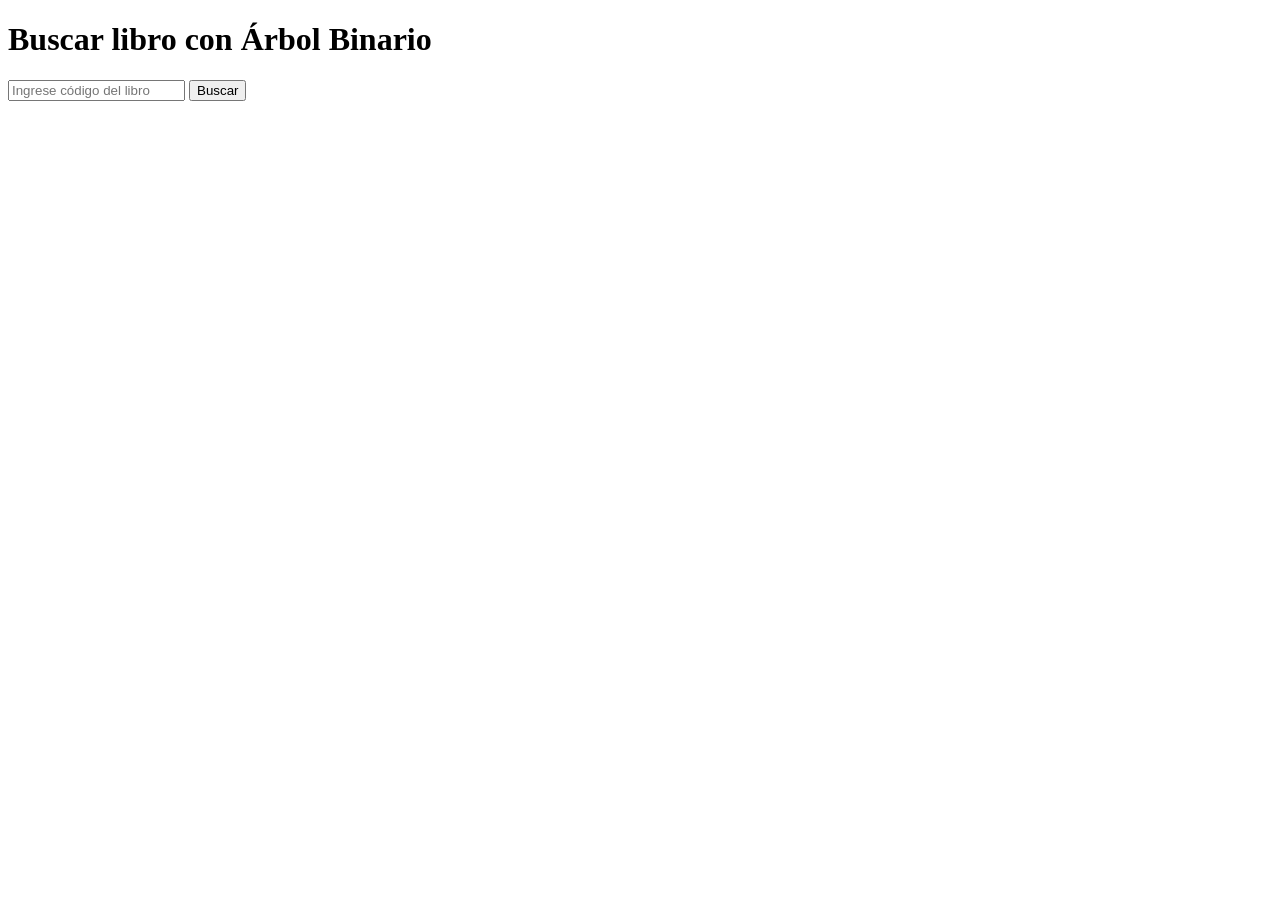
==== ventanas/buscar-arbol.html @ 95442f8f "Divición de interfaz principal e interfaz del árbol" ====
<!DOCTYPE html>
<html lang="es">

<head>

    <meta charset="UTF-8">
    <meta name="viewport" content="width=device-width, initial-scale=1.0">

    <title>
        Búsqueda con Árbol Binario
    </title>

</head>


<body>

    <h1>
        Buscar libro con Árbol Binario
    </h1>


    <input 
        type="number"
        id="codigoLibro"
        placeholder="Ingrese código del libro"
    >


    <button id="btnBuscar">
        Buscar
    </button>


    <section id="resultado">

    </section>


    <script 
        type="module"
        src="../scripts/scripts.js">
    </script>


</body>

</html>
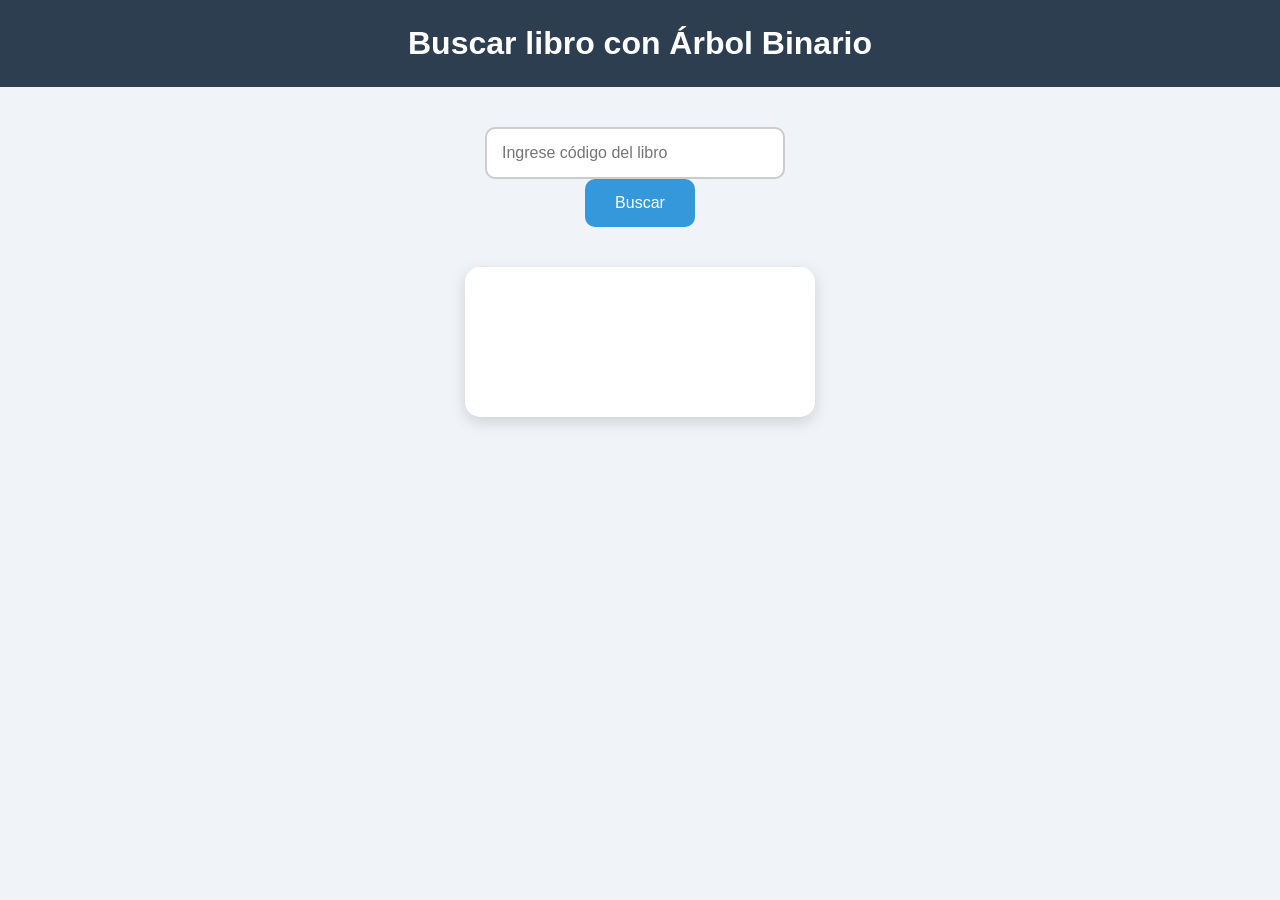
==== commit 9b65bd44: "Dar diseño a el arbol binario" ====
--- a/ventanas/buscar-arbol.html
+++ b/ventanas/buscar-arbol.html
@@ -9,7 +9,7 @@
     <title>
         Búsqueda con Árbol Binario
     </title>
-
+    <link rel="stylesheet" href="../css/styles.css">
 </head>
 
 
--- a/css/styles.css
+++ b/css/styles.css
@@ -0,0 +1,155 @@
+/* Configuración general */
+* {
+    box-sizing: border-box;
+    font-family: Arial, Helvetica, sans-serif;
+}
+
+
+/* Fondo de toda la página */
+body {
+
+    margin: 0;
+    min-height: 100vh;
+
+    background: #f0f4f8;
+
+    display: flex;
+    flex-direction: column;
+    align-items: center;
+
+}
+
+
+
+/* Títulos */
+h1 {
+
+    width: 100%;
+
+    background: #2c3e50;
+
+    color: white;
+
+    text-align: center;
+
+    padding: 25px;
+
+    margin: 0 0 40px 0;
+
+    font-size: 32px;
+
+}
+
+
+
+/* Botones */
+button {
+
+    background: #3498db;
+
+    color: white;
+
+    border: none;
+
+    padding: 15px 30px;
+
+    border-radius: 10px;
+
+    font-size: 16px;
+
+    cursor: pointer;
+
+    transition: 0.3s;
+
+}
+
+
+
+button:hover {
+
+    background: #21618c;
+
+    transform: scale(1.05);
+
+}
+
+
+
+/* Input de búsqueda */
+input {
+
+    width: 300px;
+
+    padding: 15px;
+
+    font-size: 16px;
+
+    border-radius: 10px;
+
+    border: 2px solid #ccc;
+
+    margin-right: 10px;
+
+}
+
+
+
+input:focus {
+
+    outline: none;
+
+    border-color: #3498db;
+
+}
+
+
+
+/* Sección donde aparece el resultado */
+#resultado {
+
+    margin-top: 40px;
+
+    background: white;
+
+    width: 350px;
+
+    min-height: 150px;
+
+    padding: 25px;
+
+    border-radius: 15px;
+
+    box-shadow: 0px 5px 15px rgba(0,0,0,0.15);
+
+    text-align: center;
+
+}
+
+
+
+/* Imagen del libro */
+#resultado img {
+
+    width: 150px;
+
+    border-radius: 10px;
+
+}
+
+
+
+/* Información del libro */
+#resultado h2 {
+
+    color: #2c3e50;
+
+}
+
+
+#resultado p {
+
+    font-size: 17px;
+
+    color: #555;
+
+}
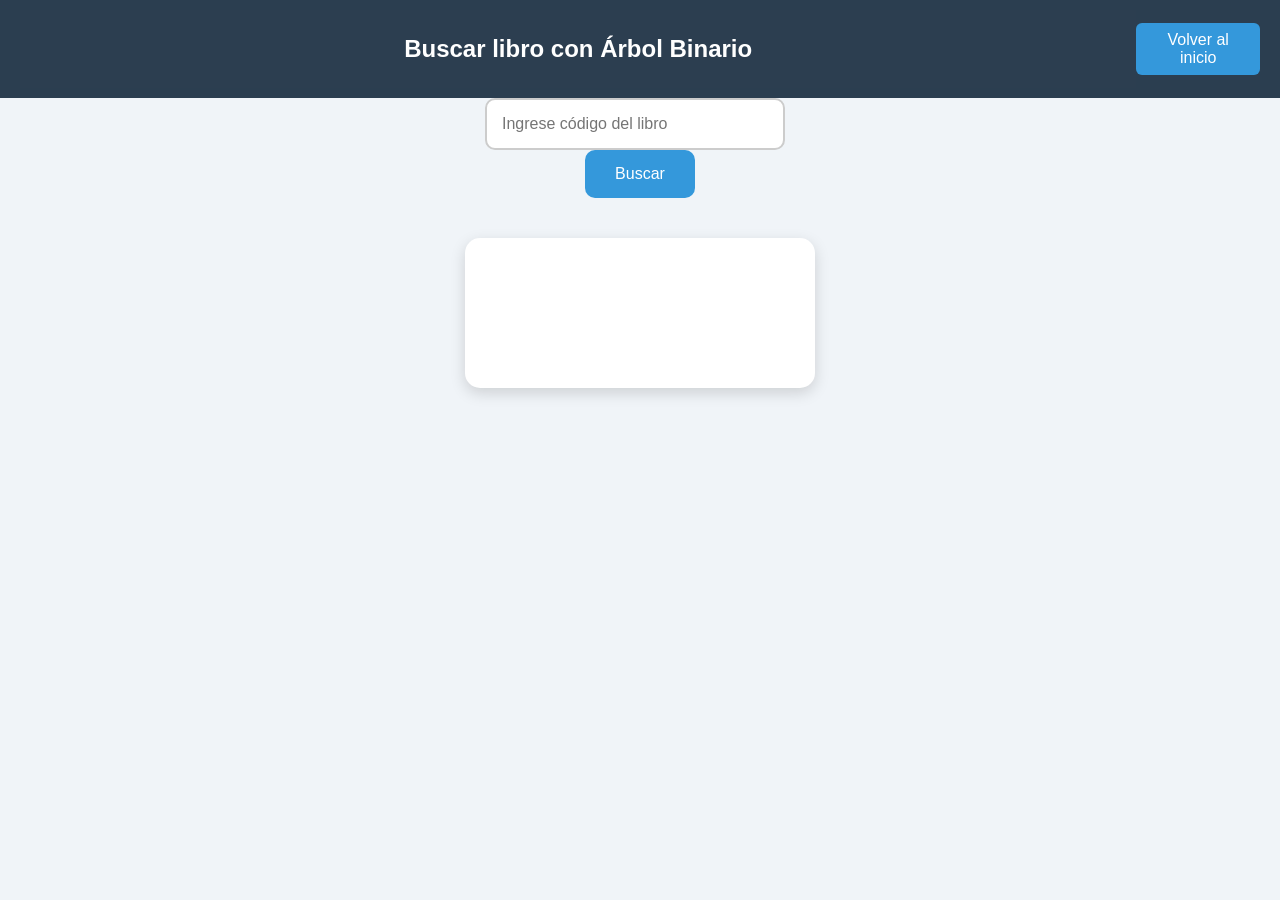
==== commit bfeae033: "Arbol Binario: Boton de volver,enter y mejora de diseño" ====
--- a/ventanas/buscar-arbol.html
+++ b/ventanas/buscar-arbol.html
@@ -14,10 +14,14 @@
 
 
 <body>
-
+    <header id="headerBC">
     <h1>
         Buscar libro con Árbol Binario
     </h1>
+    <button id="btnVolver">Volver al inicio
+    </button>
+    </header>
+    
 
 
     <input 
--- a/css/styles.css
+++ b/css/styles.css
@@ -19,7 +19,39 @@
 
 }
 
+#headerBC {
+  display: flex;
+  justify-content: space-between; 
+  align-items: center;            
+  
+  width: 100%;
+  box-sizing: border-box;         
+  padding: 10px 20px;            
+  
+  background-color: #2b3e50;      
+}
 
+
+#headerBC h1 {
+  margin: 0;
+  font-size: 1.5rem; 
+  color: white;
+}
+
+#btnVolver {
+  position: static;
+  margin: 0;
+  padding: 8px 16px;
+  border: none;
+  border-radius: 6px;
+  background-color: #3498db;    
+  color: white;
+  cursor: pointer;
+}
+
+#btnVolver:hover{
+    background-color: #21618c;
+}
 
 /* Títulos */
 h1 {
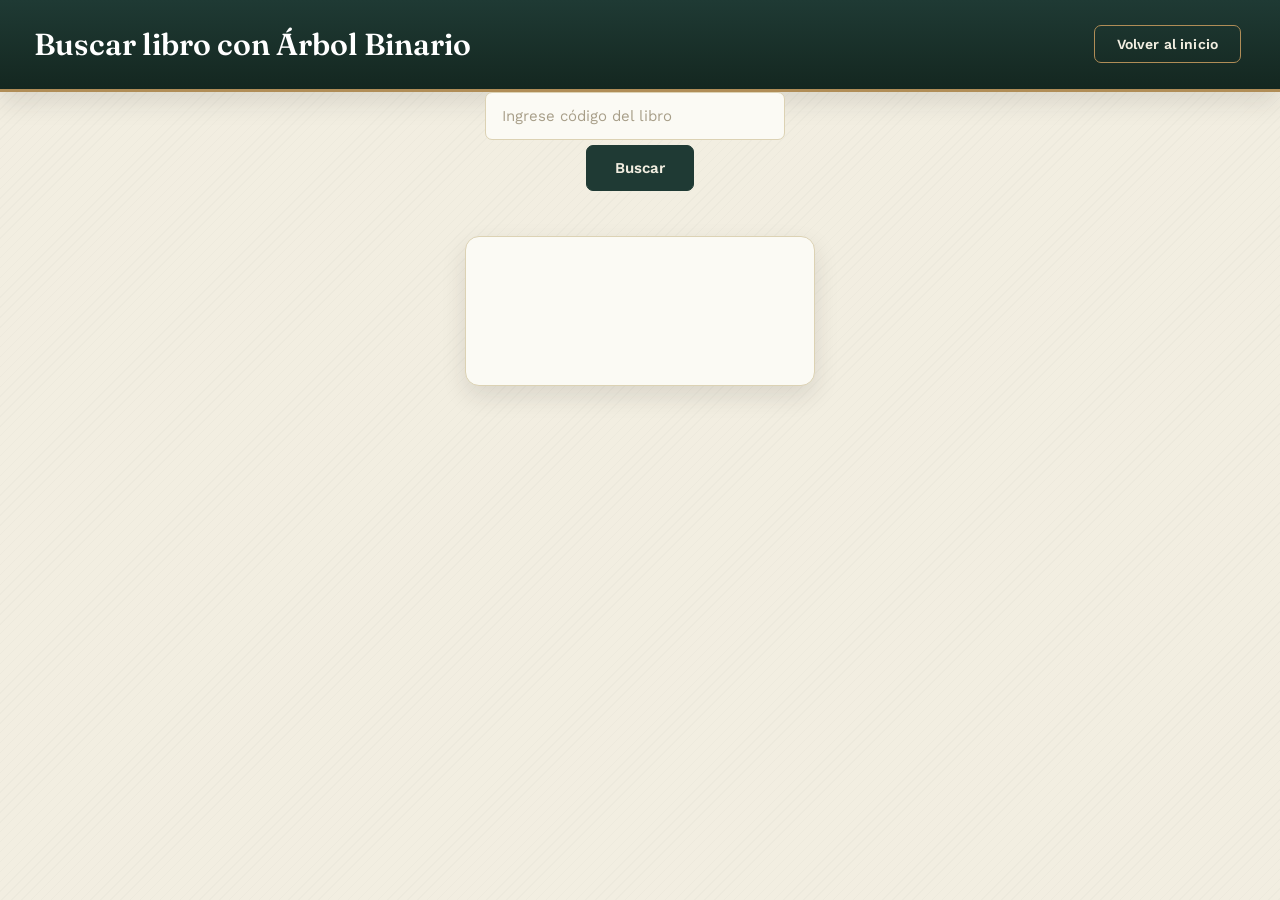
==== commit 4c46e607: "Mejorado el css" ====
--- a/ventanas/buscar-arbol.html
+++ b/ventanas/buscar-arbol.html
@@ -9,6 +9,9 @@
     <title>
         Búsqueda con Árbol Binario
     </title>
+    <link rel="preconnect" href="https://fonts.googleapis.com">
+    <link rel="preconnect" href="https://fonts.gstatic.com" crossorigin>
+    <link href="https://fonts.googleapis.com/css2?family=Fraunces:opsz,wght@9..144,500;9..144,600;9..144,700&family=Work+Sans:wght@400;500;600;700&family=IBM+Plex+Mono:wght@400;500;600&display=swap" rel="stylesheet">
     <link rel="stylesheet" href="../css/styles.css">
 </head>
 
--- a/css/styles.css
+++ b/css/styles.css
@@ -1,187 +1,1140 @@
-/* Configuración general */
+/*==========================================================
+=            TOKENS DE DISEÑO
+==========================================================
+Paleta inspirada en una sala de lectura de biblioteca:
+verde pino (estanterías, lámparas), latón envejecido
+(herrajes, sellos) y papel/pergamino de fondo.
+==========================================================*/
+
+:root {
+
+    /* Color */
+    --pine: #1F3A34;
+    --pine-dark: #142720;
+    --pine-light: #2E5147;
+
+    --paper: #F2EEE1;
+    --paper-alt: #E9E1C8;
+    --card: #FBFAF4;
+
+    --ink: #262420;
+    --ink-soft: #5B564C;
+
+    --gold: #B08D57;
+    --gold-dark: #8C6D3E;
+
+    --wine: #7B2632;
+    --wine-dark: #5E1D26;
+
+    --sage: #4F7A5B;
+    --sage-dark: #3A5D44;
+
+    --border: #DCD2B4;
+
+    /* Tipografía */
+    --font-display: "Fraunces", Georgia, "Times New Roman", serif;
+    --font-body: "Work Sans", Arial, Helvetica, sans-serif;
+    --font-mono: "IBM Plex Mono", "Courier New", monospace;
+
+    /* Geometría */
+    --radius-lg: 14px;
+    --radius-md: 10px;
+    --radius-sm: 7px;
+
+    /* Sombras (con tinte cálido en vez de negro puro) */
+    --shadow-sm: 0 2px 8px rgba(38, 36, 32, .09);
+    --shadow-md: 0 10px 24px rgba(38, 36, 32, .12);
+    --shadow-lg: 0 18px 40px rgba(20, 39, 32, .18);
+}
+
+
+/*==========================================================
+=            CONFIGURACIÓN GENERAL
+==========================================================*/
+
 * {
     box-sizing: border-box;
-    font-family: Arial, Helvetica, sans-serif;
-}
-
-
-/* Fondo de toda la página */
+    font-family: var(--font-body);
+}
+
+::selection {
+    background: var(--gold);
+    color: var(--pine-dark);
+}
+
+:focus-visible {
+    outline: 2px solid var(--gold-dark);
+    outline-offset: 2px;
+}
+
+
+/*==========================================================
+=            BODY
+==========================================================*/
+
 body {
 
     margin: 0;
     min-height: 100vh;
 
-    background: #f0f4f8;
+    color: var(--ink);
+    background-color: var(--paper);
+    /* Textura muy sutil de trama de papel/tela */
+    background-image:
+        repeating-linear-gradient(135deg, rgba(31, 58, 52, .025) 0px, rgba(31, 58, 52, .025) 1px, transparent 1px, transparent 7px);
 
     display: flex;
     flex-direction: column;
     align-items: center;
 
-}
+    line-height: 1.6;
+
+}
+
+h1, h2, h3 {
+    font-family: var(--font-display);
+    color: var(--pine);
+}
+
+
+/*==========================================================
+=            HERO (PORTADA / INDEX)
+==========================================================*/
+
+.hero {
+
+    width: 100%;
+
+    background:
+        linear-gradient(180deg, var(--pine) 0%, var(--pine-dark) 100%);
+
+    color: var(--paper);
+
+    text-align: center;
+
+    padding: 56px 24px 44px;
+
+    margin: 0 0 40px 0;
+
+    border-bottom: 3px solid var(--gold);
+
+    display: flex;
+    flex-direction: column;
+    align-items: center;
+
+}
+
+.hero .eyebrow {
+
+    margin: 0 0 14px;
+
+    font-family: var(--font-mono);
+    font-size: 12px;
+    font-weight: 500;
+    letter-spacing: 2.5px;
+    text-transform: uppercase;
+    color: var(--gold);
+
+}
+
+.hero h1 {
+
+    margin: 0;
+
+    color: #fff;
+
+    font-size: clamp(2.1rem, 5vw, 3.1rem);
+    font-weight: 600;
+    letter-spacing: -.01em;
+
+}
+
+.hero .subtitulo {
+
+    max-width: 560px;
+
+    margin: 16px 0 0;
+
+    color: rgba(242, 238, 225, .78);
+
+    font-size: 16px;
+    line-height: 1.7;
+
+}
+
+#botonesInicio {
+
+    margin-top: 30px;
+
+    display: flex;
+    flex-wrap: wrap;
+    justify-content: center;
+    gap: 12px;
+
+}
+
+
+/* Título simple usado como respaldo si no hay .hero (compatibilidad) */
+body > h1 {
+
+    width: 100%;
+
+    background: var(--pine);
+
+    color: white;
+
+    text-align: center;
+
+    padding: 25px;
+
+    margin: 0 0 40px 0;
+
+    font-size: 32px;
+
+}
+
+
+/*==========================================================
+=            HEADER (SUBPÁGINAS)
+==========================================================*/
 
 #headerBC {
-  display: flex;
-  justify-content: space-between; 
-  align-items: center;            
-  
-  width: 100%;
-  box-sizing: border-box;         
-  padding: 10px 20px;            
-  
-  background-color: #2b3e50;      
-}
-
+
+    display: flex;
+    justify-content: space-between;
+    align-items: center;
+    flex-wrap: wrap;
+    gap: 12px;
+
+    width: 100%;
+
+    padding: 20px 34px;
+
+    background: linear-gradient(180deg, var(--pine) 0%, var(--pine-dark) 100%);
+
+    border-bottom: 3px solid var(--gold);
+
+    box-shadow: var(--shadow-md);
+
+}
 
 #headerBC h1 {
-  margin: 0;
-  font-size: 1.5rem; 
-  color: white;
-}
+
+    margin: 0;
+
+    font-size: clamp(1.35rem, 3vw, 1.9rem);
+    font-weight: 600;
+
+    color: white;
+
+}
+
+
+/*==========================================================
+=            BOTONES
+==========================================================*/
+
+button {
+
+    font-family: var(--font-body);
+
+    background: var(--pine);
+
+    color: var(--paper);
+
+    border: 1.5px solid var(--pine);
+
+    padding: 13px 28px;
+
+    border-radius: var(--radius-sm);
+
+    font-size: 15px;
+    font-weight: 600;
+    letter-spacing: .01em;
+
+    cursor: pointer;
+
+    transition: background-color .2s, border-color .2s, color .2s, transform .15s;
+
+    margin: 5px;
+
+}
+
+button:hover {
+
+    background: var(--pine-light);
+    border-color: var(--pine-light);
+
+    transform: translateY(-1px);
+
+}
+
+button:active {
+    transform: translateY(0);
+}
+
+
+/* Botones sobre fondo oscuro (hero / headerBC): estilo "placa" en hueco */
+
+.hero button,
+#headerBC button {
+
+    background: transparent;
+    color: var(--paper);
+    border: 1.5px solid var(--gold);
+
+}
+
+.hero button:hover,
+#headerBC button:hover {
+
+    background: var(--gold);
+    color: var(--pine-dark);
+    border-color: var(--gold);
+
+}
+
+
+/*==========================================================
+=            BOTÓN VOLVER
+==========================================================*/
 
 #btnVolver {
-  position: static;
-  margin: 0;
-  padding: 8px 16px;
-  border: none;
-  border-radius: 6px;
-  background-color: #3498db;    
-  color: white;
-  cursor: pointer;
-}
-
-#btnVolver:hover{
-    background-color: #21618c;
-}
-
-/* Títulos */
-h1 {
-
-    width: 100%;
-
-    background: #2c3e50;
-
-    color: white;
+
+    padding: 10px 22px;
+
+    font-size: 14px;
+
+}
+
+
+/*==========================================================
+=            INPUT
+==========================================================*/
+
+input {
+
+    width: 300px;
+
+    padding: 14px 16px;
+
+    font-size: 15px;
+    font-family: var(--font-body);
+    color: var(--ink);
+
+    background: var(--card);
+
+    border-radius: var(--radius-sm);
+
+    border: 1.5px solid var(--border);
+
+    margin-right: 10px;
+
+}
+
+input::placeholder {
+    color: #A79E88;
+}
+
+input:focus {
+
+    outline: none;
+    border-color: var(--gold-dark);
+    box-shadow: 0 0 0 3px rgba(176, 141, 87, .18);
+
+}
+
+
+/*==========================================================
+=            RESULTADO DEL ÁRBOL BINARIO
+==========================================================*/
+
+#resultado {
+
+    margin-top: 40px;
+
+    background: var(--card);
+
+    width: 350px;
+
+    min-height: 150px;
+
+    padding: 28px;
+
+    border-radius: var(--radius-lg);
+    border: 1px solid var(--border);
+
+    box-shadow: var(--shadow-md);
 
     text-align: center;
 
-    padding: 25px;
-
-    margin: 0 0 40px 0;
-
-    font-size: 32px;
-
-}
-
-
-
-/* Botones */
-button {
-
-    background: #3498db;
-
-    color: white;
-
-    border: none;
-
-    padding: 15px 30px;
-
-    border-radius: 10px;
+}
+
+#resultado img {
+
+    display: block;
+    background: var(--paper-alt);
+
+    width: 150px;
+    height: 220px;
+    object-fit: cover;
+
+    margin: 0 auto;
+
+    border-radius: var(--radius-sm);
+
+    box-shadow: var(--shadow-sm);
+
+}
+
+#resultado h2, #resultado h3 {
+
+    color: var(--pine);
+    font-weight: 600;
+
+}
+
+#resultado p {
 
     font-size: 16px;
 
+    color: var(--ink-soft);
+
+}
+
+
+/*==========================================================
+=            ETIQUETAS "LABEL: VALOR" (RESULTADO / DETALLE)
+==========================================================*/
+
+#resultado p strong,
+#detalleLibro p strong {
+
+    font-family: var(--font-mono);
+    font-size: 13px;
+    font-weight: 600;
+    letter-spacing: .04em;
+    text-transform: uppercase;
+    color: var(--gold-dark);
+
+}
+
+
+/*==========================================================
+=            DETALLE DEL LIBRO
+==========================================================*/
+
+#detalleLibro {
+
+    width: 950px;
+    max-width: 95%;
+
+    background: var(--card);
+
+    margin-top: 30px;
+
+    padding: 38px;
+
+    border-radius: var(--radius-lg);
+    border: 1px solid var(--border);
+
+    box-shadow: var(--shadow-md);
+
+}
+
+
+/* Contenedor principal */
+
+#contenidoDetalle {
+
+    display: flex;
+
+    gap: 42px;
+
+    align-items: flex-start;
+
+}
+
+
+/* Columna de la imagen */
+
+#imgDetail {
+
+    flex: 1;
+
+    display: flex;
+
+    justify-content: center;
+
+}
+
+#imgDetail img {
+
+    display: block;
+    background: var(--paper-alt);
+
+    width: 240px;
+    height: 340px;
+    object-fit: cover;
+
+    border-radius: var(--radius-md);
+
+    box-shadow: var(--shadow-md);
+    border: 6px solid var(--card);
+    outline: 1px solid var(--border);
+
+}
+
+
+/* Columna de la información */
+
+#infoDetalle {
+
+    flex: 2;
+
+}
+
+#detalleLibro h1 {
+
+    background: none;
+
+    color: var(--pine);
+
+    padding: 0;
+
+    margin-top: 0;
+
+    margin-bottom: 20px;
+
+    text-align: left;
+
+    font-size: clamp(1.7rem, 3vw, 2.2rem);
+    font-weight: 600;
+
+}
+
+#detalleLibro p {
+
+    font-size: 16px;
+
+    color: var(--ink-soft);
+
+    line-height: 1.75;
+
+    margin: 12px 0;
+
+}
+
+
+/*==========================================================
+=            RECOMENDACIONES
+==========================================================*/
+
+h2 {
+
+    margin-top: 40px;
+
+    margin-bottom: 20px;
+
+    color: var(--pine);
+
+    font-size: clamp(1.4rem, 3vw, 1.7rem);
+    font-weight: 600;
+
+}
+
+
+#recomendados {
+
+    display: flex;
+
+    justify-content: center;
+
+    flex-wrap: wrap;
+
+    gap: 20px;
+
+    margin-top: 20px;
+
+    margin-bottom: 40px;
+
+}
+
+
+/* Tarjeta */
+
+.recomendacion {
+
+    position: relative;
+
+    width: 180px;
+
+    background: var(--card);
+
+    padding: 16px;
+    padding-top: 19px;
+
+    border-radius: var(--radius-md);
+    border: 1px solid var(--border);
+
+    box-shadow: var(--shadow-sm);
+
+    text-align: center;
+
     cursor: pointer;
 
-    transition: 0.3s;
-
-}
-
-
-
-button:hover {
-
-    background: #21618c;
-
-    transform: scale(1.05);
-
-}
-
-
-
-/* Input de búsqueda */
-input {
-
-    width: 300px;
-
-    padding: 15px;
+    transition: transform .25s, box-shadow .25s;
+
+    overflow: hidden;
+
+}
+
+.recomendacion::before {
+
+    content: "";
+
+    position: absolute;
+    top: 0; left: 0; right: 0;
+
+    height: 3px;
+
+    background: linear-gradient(90deg, var(--gold), var(--pine));
+
+}
+
+.recomendacion:hover {
+
+    transform: translateY(-6px);
+
+    box-shadow: var(--shadow-lg);
+
+}
+
+.recomendacion img {
+
+    display: block;
+    background: var(--paper-alt);
+
+    width: 120px;
+
+    height: 180px;
+
+    object-fit: cover;
+
+    border-radius: var(--radius-sm);
+
+}
+
+.recomendacion h3 {
+
+    color: var(--pine);
+
+    margin: 12px 0 6px;
+
+    font-size: 17px;
+    font-weight: 600;
+
+}
+
+.recomendacion p {
+
+    color: var(--ink-soft);
+
+    font-size: 14px;
+
+}
+
+
+/*==========================================================
+=            ESTADOS (SELLO "DISPONIBLE" / "PRESTADO")
+==========================================================
+Estilo de sello de tinta usado en las tarjetas físicas de
+biblioteca: contorno, mayúsculas espaciadas, ligera rotación.
+==========================================================*/
+
+.estado {
+
+    display: inline-block;
+
+    padding: 3px 11px;
+
+    border-radius: 3px;
+    border: 1.5px solid currentColor;
+
+    font-family: var(--font-mono);
+    font-size: 11px;
+    font-weight: 600;
+    letter-spacing: 1.2px;
+    text-transform: uppercase;
+
+    background: transparent;
+
+    transform: rotate(-3deg);
+
+    margin-top: 8px;
+
+}
+
+.estado.disponible {
+    color: var(--sage-dark);
+}
+
+.estado.prestado {
+    color: var(--wine);
+}
+
+
+/*==========================================================
+=            NÚMERO DE CATÁLOGO (CÓDIGO DE LIBRO)
+==========================================================*/
+
+.codigo-libro {
+
+    display: inline-block;
+
+    font-family: var(--font-mono);
+    font-size: 11px;
+    letter-spacing: .06em;
+    color: var(--ink-soft);
+
+    margin-bottom: 4px;
+
+}
+
+
+/*==========================================================
+=            CATÁLOGO / CARRUSEL (LISTA ENLAZADA)
+==========================================================*/
+
+#catalogoSection {
+
+    width: 90%;
+    max-width: 1100px;
+
+    margin-top: 6px;
+
+    text-align: center;
+
+}
+
+#contenedorCarrusel {
+
+    display: flex;
+
+    align-items: center;
+
+    justify-content: center;
+
+    gap: 18px;
+
+    margin-top: 24px;
+
+}
+
+#carrusel {
+
+    display: flex;
+
+    gap: 20px;
+
+    overflow: hidden;
+
+    padding: 12px 4px;
+
+    flex: 1;
+
+    justify-content: center;
+
+}
+
+.btnCarrusel {
+
+    flex-shrink: 0;
+
+    width: 46px;
+    height: 46px;
+
+    padding: 0;
+
+    border-radius: 50%;
+
+    background: var(--card);
+    color: var(--pine);
+    border: 1.5px solid var(--border);
+
+    font-size: 22px;
+    line-height: 1;
+    font-weight: 600;
+
+    display: flex;
+    align-items: center;
+    justify-content: center;
+
+    box-shadow: var(--shadow-sm);
+
+}
+
+.btnCarrusel:hover {
+
+    background: var(--pine);
+    color: var(--paper);
+    border-color: var(--pine);
+
+    transform: translateY(-1px);
+
+}
+
+
+/*==========================================================
+=            TARJETA DE LIBRO (CATÁLOGO)
+==========================================================*/
+
+.tarjeta-libro {
+
+    position: relative;
+
+    width: 180px;
+    flex: 0 0 auto;
+
+    background: var(--card);
+
+    padding: 16px;
+    padding-top: 19px;
+
+    border-radius: var(--radius-md);
+    border: 1px solid var(--border);
+
+    box-shadow: var(--shadow-sm);
+
+    text-align: center;
+
+    cursor: pointer;
+
+    transition: transform .25s, box-shadow .25s;
+
+    overflow: hidden;
+
+}
+
+.tarjeta-libro::before {
+
+    content: "";
+
+    position: absolute;
+    top: 0; left: 0; right: 0;
+
+    height: 3px;
+
+    background: linear-gradient(90deg, var(--gold), var(--pine));
+
+}
+
+.tarjeta-libro:hover {
+
+    transform: translateY(-8px);
+
+    box-shadow: var(--shadow-lg);
+
+}
+
+.tarjeta-libro img {
+
+    display: block;
+    background: var(--paper-alt);
+
+    width: 120px;
+    height: 180px;
+
+    object-fit: cover;
+
+    border-radius: var(--radius-sm);
+
+}
+
+.tarjeta-libro h3 {
+
+    color: var(--pine);
+
+    margin: 12px 0 3px;
 
     font-size: 16px;
-
-    border-radius: 10px;
-
-    border: 2px solid #ccc;
-
-    margin-right: 10px;
-
-}
-
-
-
-input:focus {
-
-    outline: none;
-
-    border-color: #3498db;
-
-}
-
-
-
-/* Sección donde aparece el resultado */
-#resultado {
-
-    margin-top: 40px;
-
-    background: white;
-
-    width: 350px;
-
-    min-height: 150px;
-
-    padding: 25px;
-
-    border-radius: 15px;
-
-    box-shadow: 0px 5px 15px rgba(0,0,0,0.15);
-
-    text-align: center;
-
-}
-
-
-
-/* Imagen del libro */
-#resultado img {
-
-    width: 150px;
-
-    border-radius: 10px;
-
-}
-
-
-
-/* Información del libro */
-#resultado h2 {
-
-    color: #2c3e50;
-
-}
-
-
-#resultado p {
-
+    font-weight: 600;
+
+}
+
+.tarjeta-libro p {
+
+    color: var(--ink-soft);
+
+    font-size: 14px;
+
+    margin: 0;
+
+}
+
+
+/*==========================================================
+=            SISTEMA DE PRÉSTAMOS (COLA + PILA)
+==========================================================*/
+
+#usuarioSection {
+
+    width: 90%;
+    max-width: 900px;
+
+    margin-top: 34px;
+
+    padding: 18px 22px;
+
+    background: var(--card);
+    border: 1px solid var(--border);
+    border-radius: var(--radius-md);
+
+    box-shadow: var(--shadow-sm);
+
+    display: flex;
+    align-items: center;
+    flex-wrap: wrap;
+    gap: 10px;
+
+}
+
+#usuarioSection label {
+
+    font-weight: 600;
+    color: var(--pine);
+
+}
+
+#prestamosSection,
+#colaSection,
+#historialSection {
+
+    width: 90%;
+    max-width: 900px;
+
+    margin-top: 26px;
+
+}
+
+#listaLibrosPrestamo {
+
+    display: flex;
+    flex-direction: column;
+
+    gap: 14px;
+
+}
+
+.tarjetaPrestamo {
+
+    position: relative;
+
+    display: flex;
+    align-items: center;
+    flex-wrap: wrap;
+
+    gap: 20px;
+
+    background: var(--card);
+
+    padding: 16px 22px;
+
+    border-radius: var(--radius-md);
+    border: 1px solid var(--border);
+    border-left: 4px solid var(--pine);
+
+    box-shadow: var(--shadow-sm);
+
+    transition: box-shadow .2s, transform .2s;
+
+}
+
+.tarjetaPrestamo:hover {
+
+    box-shadow: var(--shadow-md);
+    transform: translateY(-2px);
+
+}
+
+.tarjetaPrestamo img {
+
+    display: block;
+    background: var(--paper-alt);
+
+    width: 58px;
+    height: 88px;
+
+    object-fit: cover;
+
+    border-radius: var(--radius-sm);
+
+    flex-shrink: 0;
+
+}
+
+.infoPrestamo {
+    flex: 1;
+    min-width: 180px;
+}
+
+.infoPrestamo h3 {
+
+    margin: 0 0 3px;
+
+    color: var(--pine);
     font-size: 17px;
-
-    color: #555;
-
-}+    font-weight: 600;
+
+}
+
+.infoPrestamo p {
+
+    margin: 0;
+
+    color: var(--ink-soft);
+    font-size: 14px;
+
+}
+
+.accionesPrestamo {
+
+    display: flex;
+    flex-wrap: wrap;
+
+    gap: 8px;
+
+    justify-content: flex-end;
+
+}
+
+.accionesPrestamo button {
+
+    padding: 9px 16px;
+
+    font-size: 13.5px;
+
+    margin: 0;
+
+}
+
+.btnPrestar {
+    background: var(--pine);
+    border-color: var(--pine);
+}
+
+.btnPrestar:hover {
+    background: var(--pine-light);
+    border-color: var(--pine-light);
+}
+
+.btnDevolver {
+    background: var(--sage);
+    border-color: var(--sage);
+}
+
+.btnDevolver:hover {
+    background: var(--sage-dark);
+    border-color: var(--sage-dark);
+}
+
+.btnVerCola {
+    background: transparent;
+    color: var(--pine);
+    border-color: var(--border);
+}
+
+.btnVerCola:hover {
+    background: var(--paper-alt);
+    color: var(--pine);
+    border-color: var(--gold);
+}
+
+
+/*==========================================================
+=            FILA DE ESPERA (COLA) / HISTORIAL (PILA)
+==========================================================*/
+
+#colaSection,
+#historialSection {
+
+    background: var(--card);
+
+    padding: 22px 26px;
+
+    border-radius: var(--radius-md);
+    border: 1px solid var(--border);
+
+    box-shadow: var(--shadow-sm);
+
+    margin-bottom: 26px;
+
+}
+
+#colaSection h2,
+#historialSection h2 {
+    margin-top: 0;
+}
+
+#colaTitulo {
+
+    color: var(--ink-soft);
+    font-size: 15px;
+
+}
+
+#colaEspera,
+#historialLista {
+
+    padding-left: 22px;
+
+    color: var(--ink);
+
+}
+
+#colaEspera li,
+#historialLista li {
+
+    margin: 7px 0;
+
+    line-height: 1.5;
+
+}
+
+#historialLista {
+    font-family: var(--font-mono);
+    font-size: 13.5px;
+    color: var(--ink-soft);
+}
+
+#historialHeader {
+
+    display: flex;
+    align-items: center;
+    justify-content: space-between;
+    flex-wrap: wrap;
+
+    gap: 12px;
+
+}
+
+#historialHeader h2 {
+    margin: 0;
+}
+
+#btnDeshacer {
+
+    background: var(--wine);
+    border-color: var(--wine);
+
+    font-size: 14px;
+    padding: 10px 20px;
+
+}
+
+#btnDeshacer:hover {
+
+    background: var(--wine-dark);
+    border-color: var(--wine-dark);
+
+}
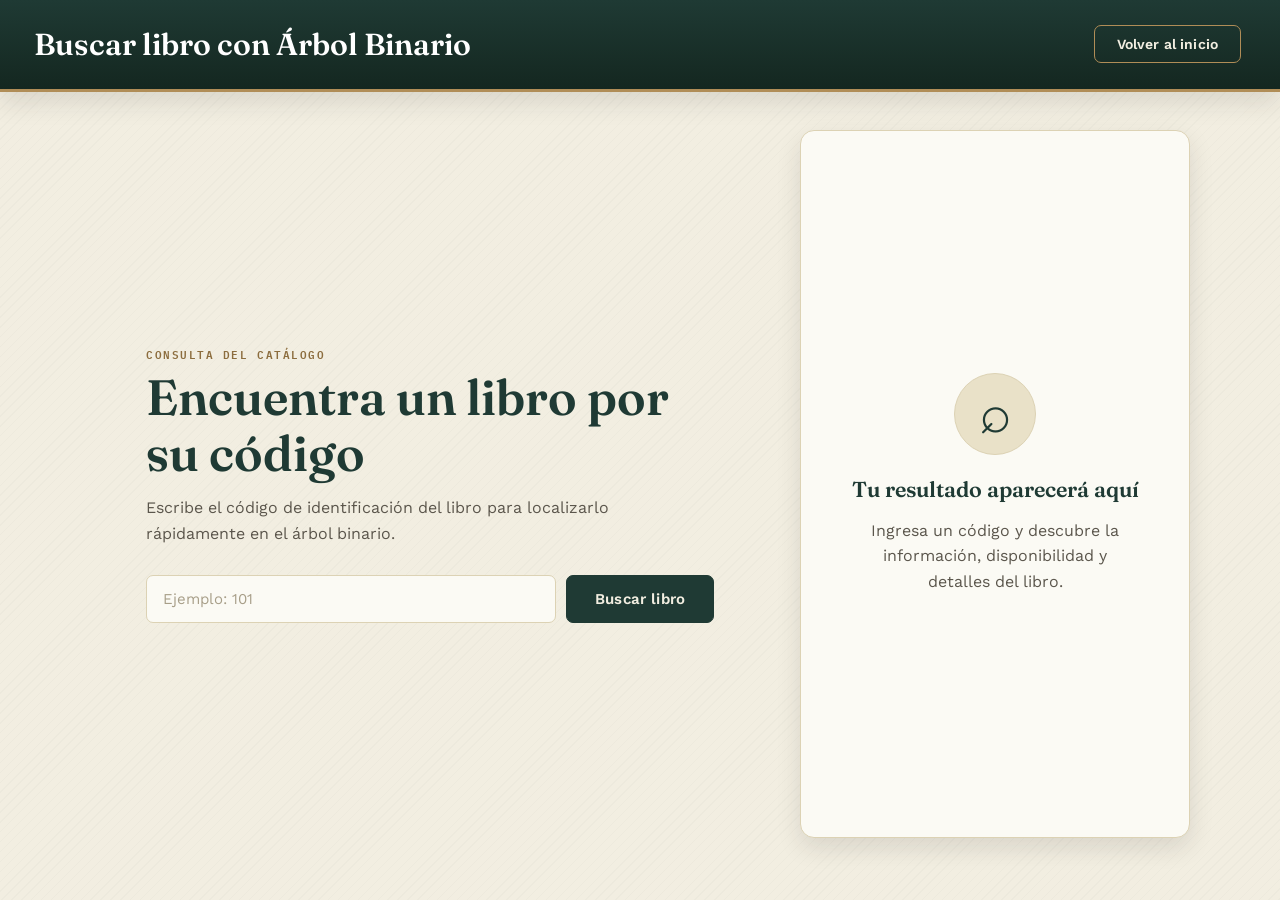
==== commit 1695f428: "Nueva versión del frontend" ====
--- a/ventanas/buscar-arbol.html
+++ b/ventanas/buscar-arbol.html
@@ -1,55 +1,40 @@
 <!DOCTYPE html>
 <html lang="es">
-
 <head>
-
     <meta charset="UTF-8">
     <meta name="viewport" content="width=device-width, initial-scale=1.0">
-
-    <title>
-        Búsqueda con Árbol Binario
-    </title>
+    <title>Búsqueda con Árbol Binario</title>
     <link rel="preconnect" href="https://fonts.googleapis.com">
     <link rel="preconnect" href="https://fonts.gstatic.com" crossorigin>
     <link href="https://fonts.googleapis.com/css2?family=Fraunces:opsz,wght@9..144,500;9..144,600;9..144,700&family=Work+Sans:wght@400;500;600;700&family=IBM+Plex+Mono:wght@400;500;600&display=swap" rel="stylesheet">
     <link rel="stylesheet" href="../css/styles.css">
 </head>
-
-
 <body>
     <header id="headerBC">
-    <h1>
-        Buscar libro con Árbol Binario
-    </h1>
-    <button id="btnVolver">Volver al inicio
-    </button>
+        <h1>Buscar libro con Árbol Binario</h1>
+        <button id="btnVolver">Volver al inicio</button>
     </header>
-    
 
+    <main class="page-shell search-page">
+        <section class="search-intro" aria-labelledby="tituloBusqueda">
+            <p class="eyebrow">Consulta del catálogo</p>
+            <h2 id="tituloBusqueda">Encuentra un libro por su código</h2>
+            <p>Escribe el código de identificación del libro para localizarlo rápidamente en el árbol binario.</p>
+            <div class="search-controls">
+                <label class="sr-only" for="codigoLibro">Código del libro</label>
+                <input type="number" id="codigoLibro" placeholder="Ejemplo: 101" inputmode="numeric">
+                <button id="btnBuscar">Buscar libro</button>
+            </div>
+        </section>
 
-    <input 
-        type="number"
-        id="codigoLibro"
-        placeholder="Ingrese código del libro"
-    >
-
-
-    <button id="btnBuscar">
-        Buscar
-    </button>
-
-
-    <section id="resultado">
-
-    </section>
-
-
-    <script 
-        type="module"
-        src="../scripts/scripts.js">
-    </script>
-
-
+        <section id="resultado" aria-live="polite">
+            <div class="empty-search-state">
+                <span class="empty-state-icon" aria-hidden="true">⌕</span>
+                <h3>Tu resultado aparecerá aquí</h3>
+                <p>Ingresa un código y descubre la información, disponibilidad y detalles del libro.</p>
+            </div>
+        </section>
+    </main>
+    <script type="module" src="../scripts/scripts.js"></script>
 </body>
-
-</html>+</html>
--- a/css/styles.css
+++ b/css/styles.css
@@ -717,6 +717,60 @@
 
 }
 
+/* Filtro de orden: evita el selector nativo y lo integra al lenguaje visual */
+.orden-catalogo {
+    display: inline-flex;
+    align-items: center;
+    gap: 10px;
+
+    margin: 4px 0 4px;
+    padding: 7px 10px 7px 14px;
+
+    background: var(--card);
+    border: 1px solid var(--border);
+    border-radius: 999px;
+    box-shadow: var(--shadow-sm);
+}
+
+.orden-catalogo label {
+    color: var(--ink-soft);
+    font-size: 14px;
+    font-weight: 600;
+}
+
+.orden-catalogo select {
+    appearance: none;
+    -webkit-appearance: none;
+
+    min-width: 138px;
+    padding: 9px 34px 9px 12px;
+
+    color: var(--pine);
+    background-color: var(--paper-alt);
+    background-image: linear-gradient(45deg, transparent 50%, var(--pine) 50%), linear-gradient(135deg, var(--pine) 50%, transparent 50%);
+    background-position: calc(100% - 16px) 52%, calc(100% - 11px) 52%;
+    background-size: 5px 5px, 5px 5px;
+    background-repeat: no-repeat;
+
+    border: 1px solid transparent;
+    border-radius: 999px;
+    font-family: var(--font-body);
+    font-size: 13px;
+    font-weight: 600;
+    cursor: pointer;
+    transition: background-color .2s, border-color .2s, box-shadow .2s;
+}
+
+.orden-catalogo select:hover {
+    background-color: #e1d5b8;
+}
+
+.orden-catalogo select:focus {
+    outline: none;
+    border-color: var(--gold-dark);
+    box-shadow: 0 0 0 3px rgba(176, 141, 87, .18);
+}
+
 #contenedorCarrusel {
 
     display: flex;
@@ -1138,3 +1192,257 @@
     border-color: var(--wine-dark);
 
 }
+
+
+/* =========================================================
+   MEJORAS DE EXPERIENCIA: PÁGINAS DE CONSULTA Y PRÉSTAMOS
+   ========================================================= */
+
+.page-shell {
+    width: min(1100px, 92%);
+    margin: 0 auto;
+    padding: 38px 0 54px;
+}
+
+.eyebrow {
+    margin: 0 0 8px;
+    font-family: var(--font-mono);
+    font-size: 11px;
+    font-weight: 600;
+    letter-spacing: .14em;
+    text-transform: uppercase;
+    color: var(--gold-dark);
+}
+
+.sr-only {
+    position: absolute;
+    width: 1px;
+    height: 1px;
+    padding: 0;
+    margin: -1px;
+    overflow: hidden;
+    clip: rect(0, 0, 0, 0);
+    white-space: nowrap;
+    border: 0;
+}
+
+.search-page {
+    display: grid;
+    grid-template-columns: minmax(0, 1fr) minmax(310px, 390px);
+    gap: 30px;
+    align-items: stretch;
+    min-height: calc(100vh - 100px);
+}
+
+.search-intro {
+    align-self: center;
+    padding: clamp(20px, 5vw, 56px);
+}
+
+.search-intro h2,
+.loans-intro h2 {
+    margin: 0;
+    font-size: clamp(2rem, 4.2vw, 3.1rem);
+    line-height: 1.12;
+}
+
+.search-intro > p:not(.eyebrow),
+.loans-intro > p:not(.eyebrow),
+.section-heading > p {
+    max-width: 560px;
+    margin: 14px 0 0;
+    color: var(--ink-soft);
+}
+
+.search-controls {
+    display: flex;
+    flex-wrap: wrap;
+    gap: 10px;
+    margin-top: 28px;
+}
+
+.search-controls input {
+    flex: 1 1 210px;
+    width: auto;
+    margin: 0;
+}
+
+.search-controls button {
+    margin: 0;
+}
+
+#resultado {
+    width: 100%;
+    min-height: 430px;
+    margin: 0;
+    padding: 30px;
+    display: flex;
+    flex-direction: column;
+    justify-content: center;
+}
+
+.empty-search-state {
+    text-align: center;
+    color: var(--ink-soft);
+}
+
+.empty-state-icon {
+    display: grid;
+    place-items: center;
+    width: 82px;
+    height: 82px;
+    margin: 0 auto 18px;
+    border: 1px solid var(--border);
+    border-radius: 50%;
+    background: var(--paper-alt);
+    color: var(--pine);
+    font-family: Georgia, serif;
+    font-size: 55px;
+    line-height: 1;
+}
+
+.empty-search-state h3 {
+    margin: 0;
+    font-size: 1.35rem;
+}
+
+.empty-search-state p {
+    max-width: 260px;
+    margin: 10px auto 0;
+    font-size: 14px;
+}
+
+.detail-page {
+    padding-top: 30px;
+}
+
+#detalleLibro {
+    width: 100%;
+    max-width: none;
+    margin-top: 0;
+}
+
+.recommendations-section {
+    margin-top: 46px;
+}
+
+.section-heading {
+    text-align: center;
+}
+
+.section-heading h2 {
+    margin: 0;
+}
+
+.section-heading > p {
+    margin: 8px auto 0;
+}
+
+#recomendados {
+    margin-bottom: 0;
+}
+
+.loans-page {
+    max-width: 900px;
+}
+
+.loans-intro {
+    padding: 8px 0 22px;
+}
+
+#usuarioSection,
+#prestamosSection,
+#colaSection,
+#historialSection {
+    width: 100%;
+}
+
+#usuarioSection {
+    margin-top: 0;
+}
+
+#usuarioSection input {
+    margin: 0;
+}
+
+.compact-heading {
+    text-align: left;
+}
+
+.compact-heading h2 {
+    font-size: 1.6rem;
+}
+
+.compact-heading > p {
+    margin-left: 0;
+}
+
+@media (max-width: 720px) {
+    #headerBC {
+        padding: 17px 20px;
+    }
+
+    .page-shell {
+        width: min(100% - 32px, 1100px);
+        padding-top: 26px;
+    }
+
+    .search-page {
+        display: block;
+        min-height: auto;
+    }
+
+    .search-intro {
+        padding: 12px 4px 28px;
+    }
+
+    #resultado {
+        min-height: 320px;
+        padding: 24px;
+    }
+
+    #contenidoDetalle {
+        flex-direction: column;
+        gap: 26px;
+    }
+
+    #imgDetail {
+        width: 100%;
+    }
+
+    #detalleLibro {
+        padding: 25px 20px;
+    }
+
+    .tarjetaPrestamo {
+        align-items: flex-start;
+        gap: 14px;
+        padding: 16px;
+    }
+
+    .accionesPrestamo {
+        width: 100%;
+        justify-content: flex-start;
+    }
+}
+
+@media (max-width: 460px) {
+    .search-controls button,
+    .search-controls input {
+        width: 100%;
+    }
+
+    #headerBC h1 {
+        font-size: 1.25rem;
+    }
+
+    #headerBC button {
+        width: 100%;
+        margin: 0;
+    }
+
+    .orden-catalogo {
+        width: 100%;
+        justify-content: space-between;
+    }
+}
